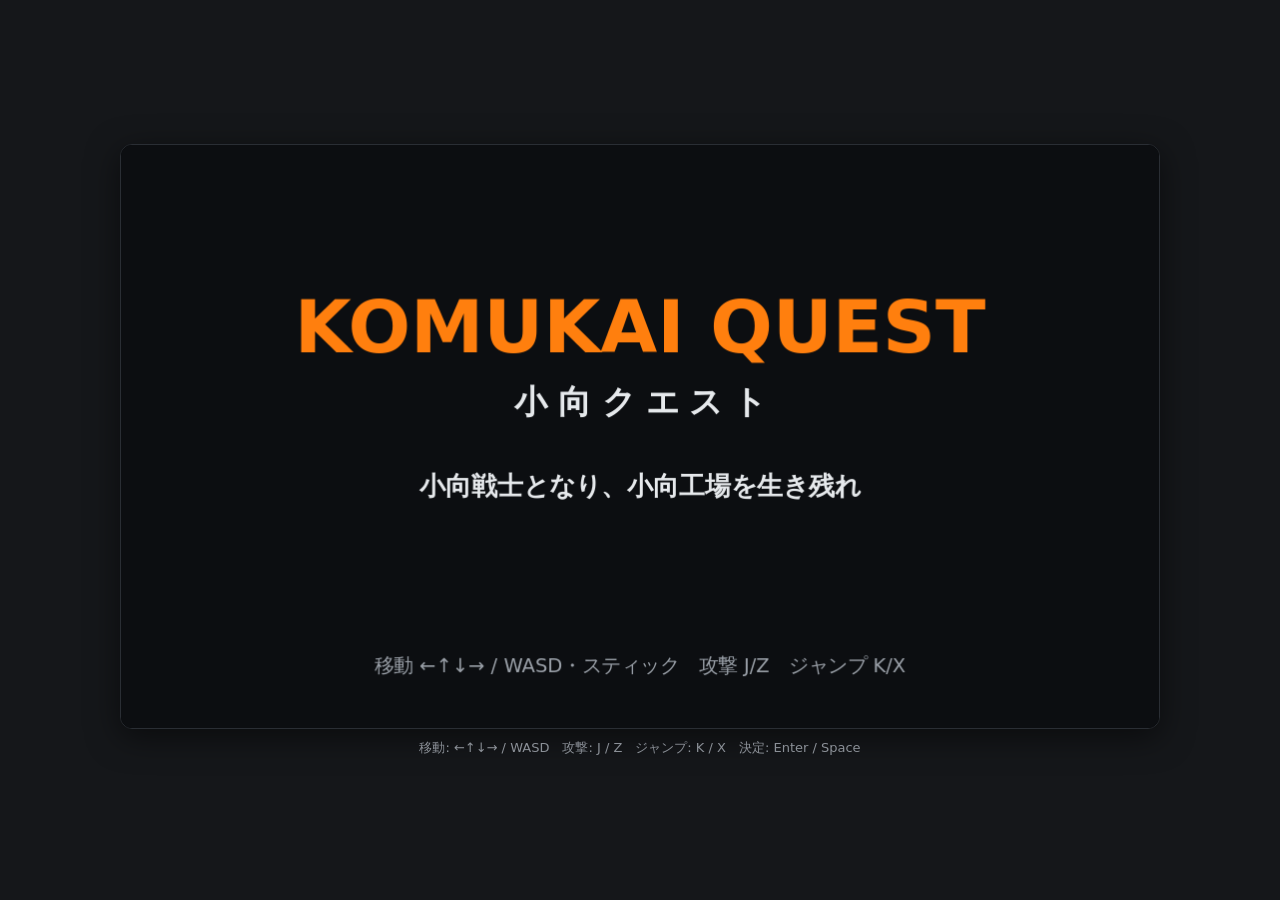
==== index.html @ ed44d32a "Komukai Quest: 小向工場ベルトスクロールアクション Co-Authored-By: Claude Opus 4.8 (1M context) <noreply@anthropic.com" ====
<!DOCTYPE html>
<html lang="ja">
<head>
  <meta charset="UTF-8" />
  <meta name="viewport" content="width=device-width, initial-scale=1.0, maximum-scale=1.0, user-scalable=no" />
  <title>Komukai Quest — 小向クエスト</title>
  <link rel="stylesheet" href="style.css" />
</head>
<body>
  <div id="frame">
    <canvas id="game" width="480" height="270"></canvas>
    <p id="hint">移動: ←↑↓→ / WASD　攻撃: J / Z　ジャンプ: K / X　決定: Enter / Space</p>
  </div>
  <script type="module" src="src/main.js"></script>
</body>
</html>
---- style.css ----
/* 文脈のデザイン言語準拠: ダーク基調・オレンジ #ff7f0e アクセント・システムフォント */
:root {
  --bg: #15171a;
  --ink: #d0d3d6;
  --accent: #ff7f0e;
}

* { box-sizing: border-box; margin: 0; padding: 0; }

html, body {
  height: 100%;
  background: var(--bg);
  color: var(--ink);
  font-family: system-ui, -apple-system, "Hiragino Kaku Gothic ProN", sans-serif;
}

body {
  display: flex;
  align-items: center;
  justify-content: center;
  overflow: hidden;
  padding: 16px;
}

#frame {
  display: flex;
  flex-direction: column;
  align-items: center;
  gap: 10px;
  width: 100%;
  max-width: 1040px;
}

#game {
  width: 100%;
  height: auto;
  aspect-ratio: 16 / 9;
  background: #000;
  border-radius: 12px;
  border: 1px solid #2a2e34;
  box-shadow: 0 8px 32px rgba(0, 0, 0, 0.5);
  /* 高DPI描画なので滑らかに表示（ドット絵自体はimageSmoothing=falseでくっきり） */
  /* タッチ操作中のスクロール/ズームを抑止 */
  touch-action: none;
  -webkit-user-select: none;
  user-select: none;
  -webkit-tap-highlight-color: transparent;
}

#hint {
  font-size: 13px;
  color: #8b9097;
  font-variant-numeric: tabular-nums;
  text-align: center;
}
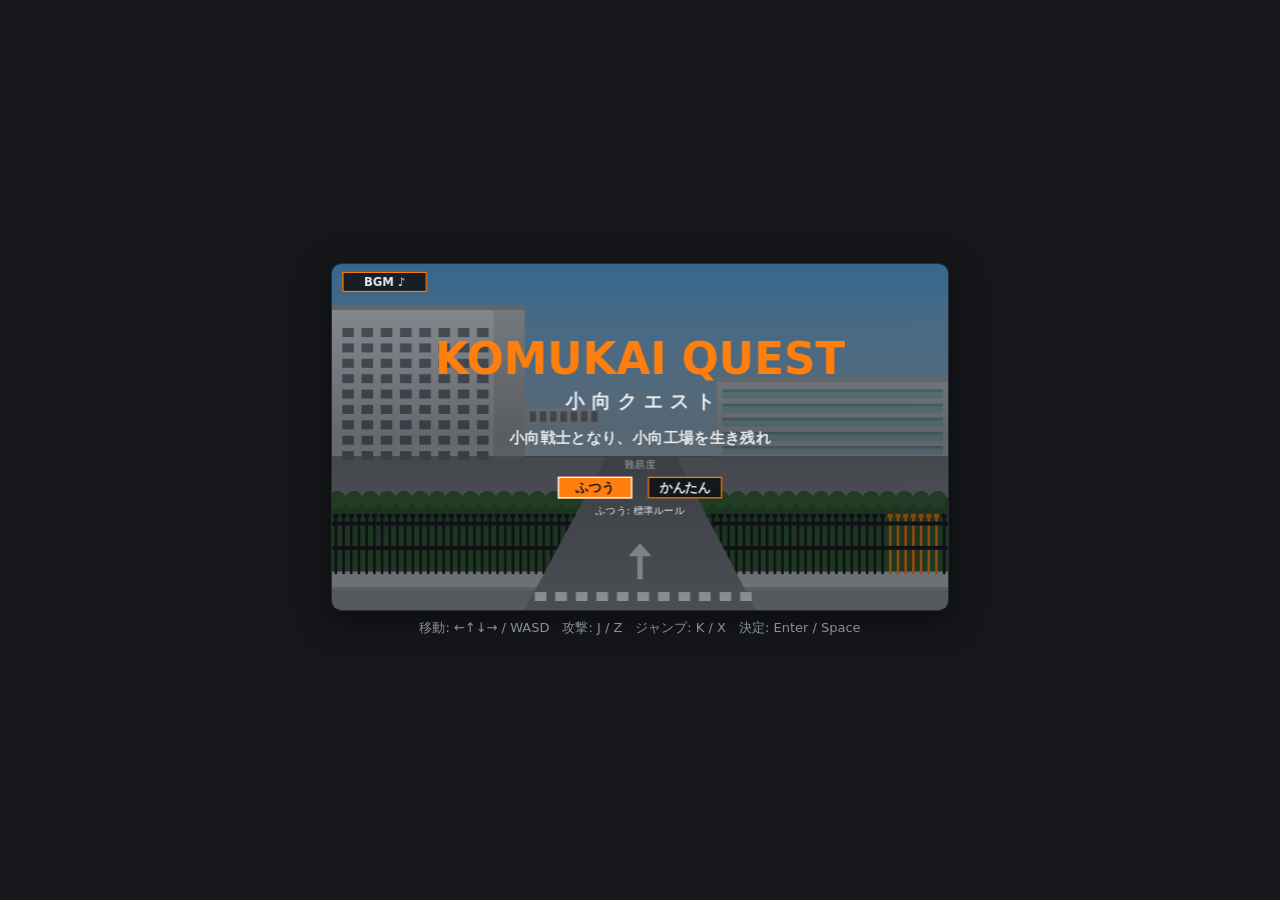
==== commit 14274662: "README最新化・横向き等で画面に収まるようcontainレイアウト+セーフエリア対応(タッチ時はキー説明非表示) Co-Authored-By: Claude Opus 4.8 (1M conte" ====
--- a/index.html
+++ b/index.html
@@ -2,7 +2,7 @@
 <html lang="ja">
 <head>
   <meta charset="UTF-8" />
-  <meta name="viewport" content="width=device-width, initial-scale=1.0, maximum-scale=1.0, user-scalable=no" />
+  <meta name="viewport" content="width=device-width, initial-scale=1.0, maximum-scale=1.0, user-scalable=no, viewport-fit=cover" />
   <title>Komukai Quest — 小向クエスト</title>
   <link rel="stylesheet" href="style.css" />
 </head>
--- a/style.css
+++ b/style.css
@@ -12,31 +12,36 @@
   background: var(--bg);
   color: var(--ink);
   font-family: system-ui, -apple-system, "Hiragino Kaku Gothic ProN", sans-serif;
+  overflow: hidden;
 }
 
 body {
   display: flex;
   align-items: center;
   justify-content: center;
-  overflow: hidden;
-  padding: 16px;
+  /* ノッチ/ダイナミックアイランドを避ける（viewport-fit=cover と併用） */
+  padding: env(safe-area-inset-top) env(safe-area-inset-right) env(safe-area-inset-bottom) env(safe-area-inset-left);
 }
 
 #frame {
+  width: 100%;
+  height: 100%;
   display: flex;
   flex-direction: column;
   align-items: center;
-  gap: 10px;
-  width: 100%;
-  max-width: 1040px;
+  justify-content: center;
+  gap: 8px;
 }
 
 #game {
-  width: 100%;
+  /* 縦・横どちらにも収まるよう 16:9 を保ったまま contain（はみ出さない） */
+  aspect-ratio: 16 / 9;
+  width: auto;
   height: auto;
-  aspect-ratio: 16 / 9;
+  max-width: 100%;
+  max-height: calc(100% - 1.8rem); /* 下のキー説明ぶんを確保 */
   background: #000;
-  border-radius: 12px;
+  border-radius: 10px;
   border: 1px solid #2a2e34;
   box-shadow: 0 8px 32px rgba(0, 0, 0, 0.5);
   /* 高DPI描画なので滑らかに表示（ドット絵自体はimageSmoothing=falseでくっきり） */
@@ -48,8 +53,15 @@
 }
 
 #hint {
+  flex: 0 0 auto;
   font-size: 13px;
   color: #8b9097;
   font-variant-numeric: tabular-nums;
   text-align: center;
 }
+
+/* タッチ端末では画面内に操作UIが出るので、下のキー説明は隠して全面をゲームに使う */
+@media (pointer: coarse) {
+  #hint { display: none; }
+  #game { max-height: 100%; }
+}
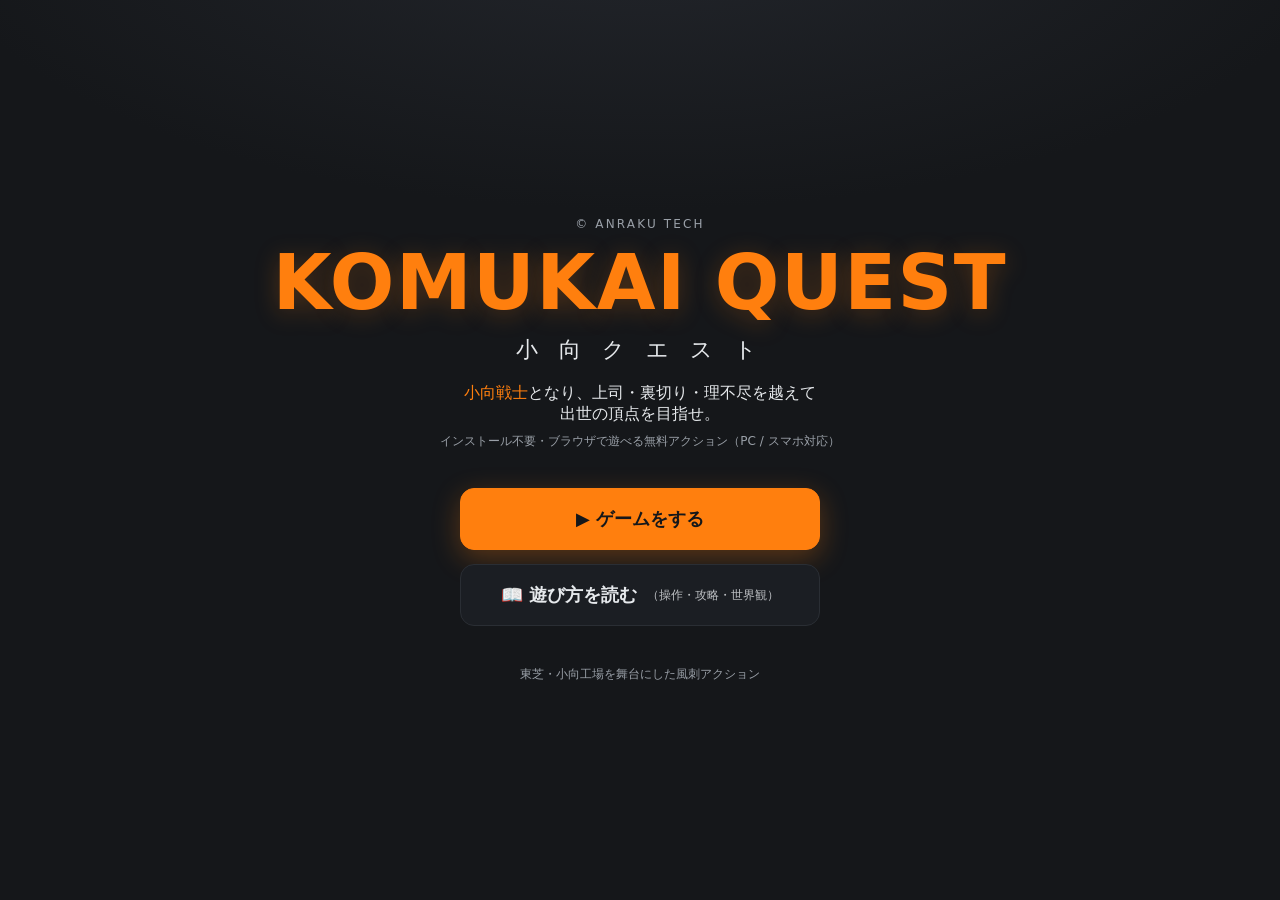
==== commit 288a880e: "サイトを構造化: ルートをトップページ化し「ゲームをする(/game/)」「遊び方を読む(あそびかた.html)」へ分岐。ゲーム本体を game/ 配下に独立。.nojekyll追加。スクリプト/テス" ====
--- a/index.html
+++ b/index.html
@@ -2,15 +2,66 @@
 <html lang="ja">
 <head>
   <meta charset="UTF-8" />
-  <meta name="viewport" content="width=device-width, initial-scale=1.0, maximum-scale=1.0, user-scalable=no, viewport-fit=cover" />
-  <title>Komukai Quest — 小向クエスト</title>
-  <link rel="stylesheet" href="style.css" />
+  <meta name="viewport" content="width=device-width, initial-scale=1.0, viewport-fit=cover" />
+  <title>小向クエスト — Komukai Quest</title>
+  <meta name="description" content="東芝・小向工場を舞台にした風刺アクション。小向戦士となって出世の頂点を目指せ。" />
+  <style>
+    :root { --bg:#15171a; --ink:#e6e9ec; --sub:#9aa0a8; --accent:#ff7f0e; }
+    * { box-sizing:border-box; margin:0; padding:0; }
+    html,body { min-height:100%; }
+    body {
+      background:
+        radial-gradient(1200px 500px at 50% -10%, #23262c 0%, var(--bg) 60%),
+        var(--bg);
+      color:var(--ink);
+      font-family: system-ui, -apple-system, "Hiragino Kaku Gothic ProN", sans-serif;
+      min-height:100dvh;
+      display:flex; flex-direction:column; align-items:center; justify-content:center;
+      gap:0; text-align:center;
+      padding:
+        calc(env(safe-area-inset-top) + 28px) 20px
+        calc(env(safe-area-inset-bottom) + 28px);
+    }
+    .badge { font-size:12px; letter-spacing:.18em; color:var(--sub); margin-bottom:14px; }
+    h1 {
+      font-size:clamp(40px, 12vw, 76px); line-height:1; color:var(--accent);
+      letter-spacing:.02em; text-shadow:0 4px 24px rgba(255,127,14,.25);
+    }
+    .jp { font-size:clamp(15px, 4.5vw, 22px); letter-spacing:.32em; margin-top:14px; color:var(--ink); }
+    .tagline { margin-top:18px; color:var(--ink); font-size:clamp(13px, 3.6vw, 16px); }
+    .tagline span { color:var(--accent); }
+    .note { margin-top:8px; color:var(--sub); font-size:12px; }
+
+    .menu { margin-top:38px; display:flex; flex-direction:column; gap:14px; width:min(360px, 90vw); }
+    a.btn {
+      display:flex; align-items:center; justify-content:center; gap:10px;
+      text-decoration:none; font-weight:700; font-size:18px;
+      padding:18px 20px; border-radius:14px; border:1px solid #2a2e34;
+      transition:transform .08s ease, background .15s ease, border-color .15s ease;
+    }
+    a.btn:active { transform:translateY(1px); }
+    a.play { background:var(--accent); color:#15171a; border-color:var(--accent); box-shadow:0 8px 28px rgba(255,127,14,.3); }
+    a.play:hover { background:#ff9233; }
+    a.guide { background:#1b1e23; color:var(--ink); }
+    a.guide:hover { border-color:var(--accent); }
+    .sub { font-size:12px; font-weight:400; color:inherit; opacity:.8; }
+
+    footer { margin-top:40px; color:var(--sub); font-size:12px; }
+    footer a { color:var(--sub); }
+  </style>
 </head>
 <body>
-  <div id="frame">
-    <canvas id="game" width="480" height="270"></canvas>
-    <p id="hint">移動: ←↑↓→ / WASD　攻撃: J / Z　ジャンプ: K / X　決定: Enter / Space</p>
-  </div>
-  <script type="module" src="src/main.js"></script>
+  <div class="badge">© ANRAKU TECH</div>
+  <h1>KOMUKAI QUEST</h1>
+  <div class="jp">小 向 ク エ ス ト</div>
+  <p class="tagline"><span>小向戦士</span>となり、上司・裏切り・理不尽を越えて<br>出世の頂点を目指せ。</p>
+  <p class="note">インストール不要・ブラウザで遊べる無料アクション（PC / スマホ対応）</p>
+
+  <nav class="menu">
+    <a class="btn play" href="game/">▶ ゲームをする</a>
+    <a class="btn guide" href="あそびかた.html">📖 遊び方を読む<span class="sub">（操作・攻略・世界観）</span></a>
+  </nav>
+
+  <footer>東芝・小向工場を舞台にした風刺アクション</footer>
 </body>
 </html>
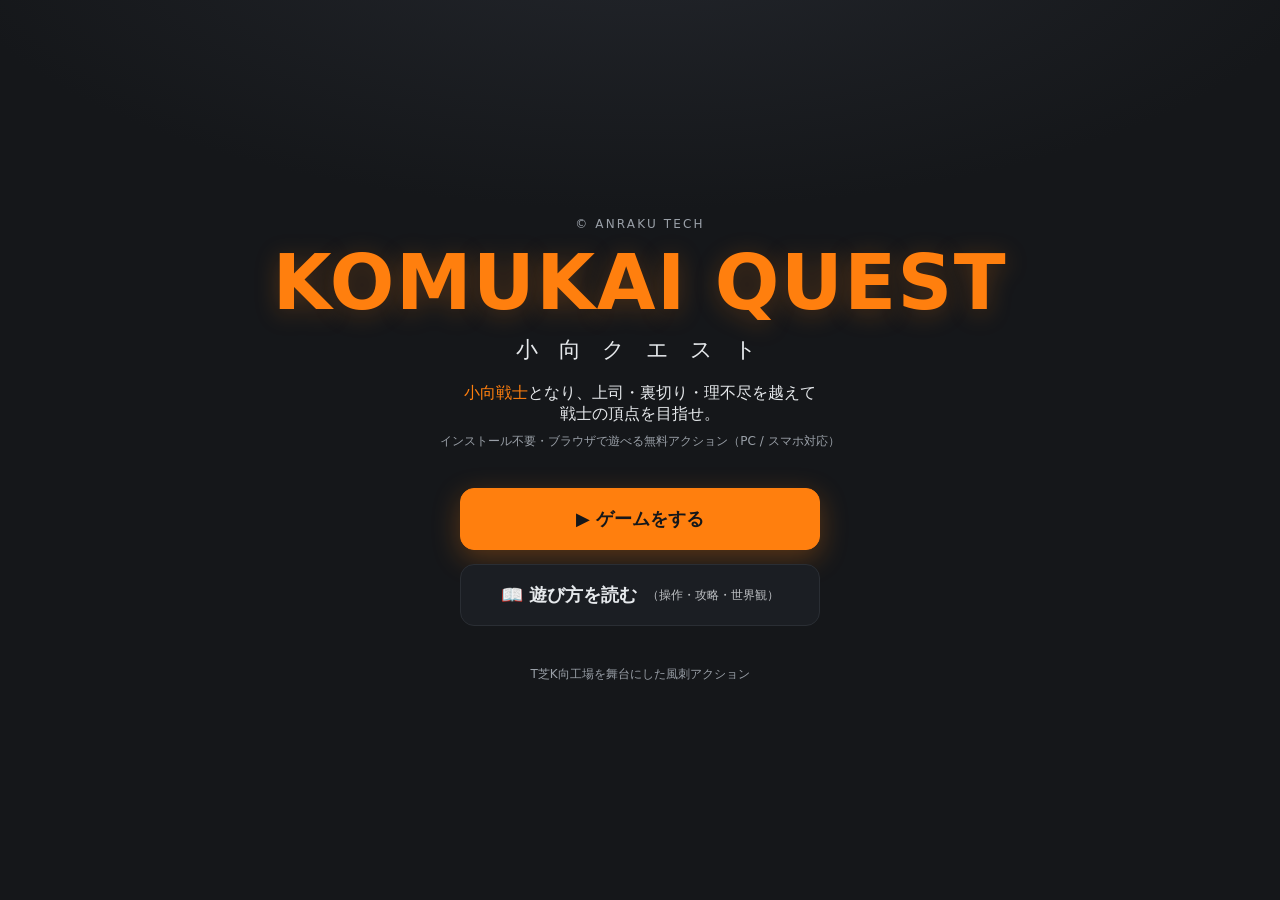
==== commit eb5fcaa9: "コピー修正(出世の頂点→戦士の頂点)・社名匿名化(東芝・小向工場→T芝K向工場)をTOP/遊び方/README/コード全体に統一・HUD文字に暗スクリム＋影を追加(明るい窓背景でも仕事体力/残機/編名" ====
--- a/index.html
+++ b/index.html
@@ -4,7 +4,7 @@
   <meta charset="UTF-8" />
   <meta name="viewport" content="width=device-width, initial-scale=1.0, viewport-fit=cover" />
   <title>小向クエスト — Komukai Quest</title>
-  <meta name="description" content="東芝・小向工場を舞台にした風刺アクション。小向戦士となって出世の頂点を目指せ。" />
+  <meta name="description" content="T芝K向工場を舞台にした風刺アクション。小向戦士となって戦士の頂点を目指せ。" />
   <style>
     :root { --bg:#15171a; --ink:#e6e9ec; --sub:#9aa0a8; --accent:#ff7f0e; }
     * { box-sizing:border-box; margin:0; padding:0; }
@@ -54,7 +54,7 @@
   <div class="badge">© ANRAKU TECH</div>
   <h1>KOMUKAI QUEST</h1>
   <div class="jp">小 向 ク エ ス ト</div>
-  <p class="tagline"><span>小向戦士</span>となり、上司・裏切り・理不尽を越えて<br>出世の頂点を目指せ。</p>
+  <p class="tagline"><span>小向戦士</span>となり、上司・裏切り・理不尽を越えて<br>戦士の頂点を目指せ。</p>
   <p class="note">インストール不要・ブラウザで遊べる無料アクション（PC / スマホ対応）</p>
 
   <nav class="menu">
@@ -62,6 +62,6 @@
     <a class="btn guide" href="あそびかた.html">📖 遊び方を読む<span class="sub">（操作・攻略・世界観）</span></a>
   </nav>
 
-  <footer>東芝・小向工場を舞台にした風刺アクション</footer>
+  <footer>T芝K向工場を舞台にした風刺アクション</footer>
 </body>
 </html>
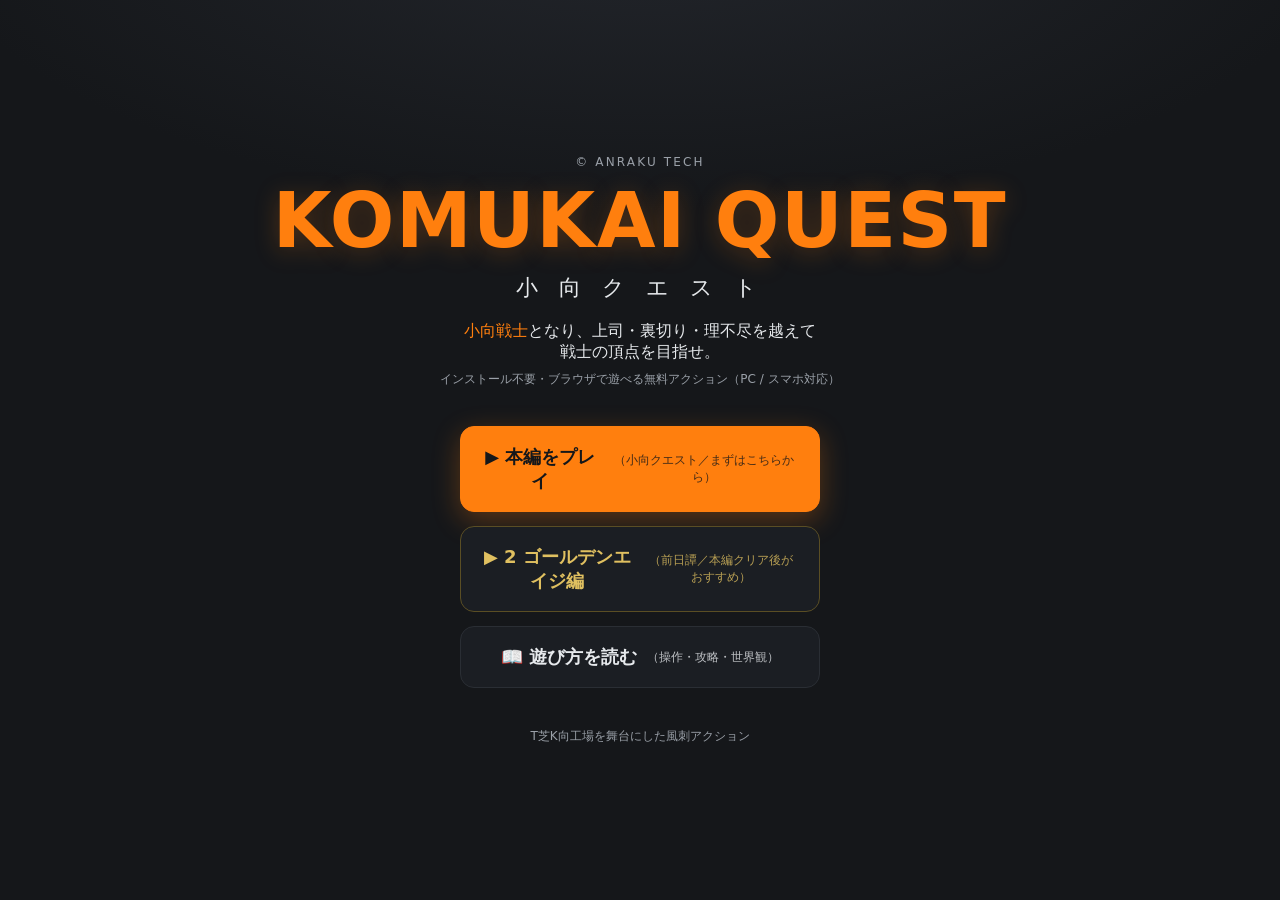
==== commit 378534b4: "小向クエスト2 ゴールデンエイジ編を追加(セリフは仮・6章分の骨格) 本編の前日譚。入社1年目〜5年目、同期と過ごした5年と、その終わりを描く。 本編Stage1の「入社5年目。新プロジェクトに配属」" ====
--- a/index.html
+++ b/index.html
@@ -42,6 +42,8 @@
     a.btn:active { transform:translateY(1px); }
     a.play { background:var(--accent); color:#15171a; border-color:var(--accent); box-shadow:0 8px 28px rgba(255,127,14,.3); }
     a.play:hover { background:#ff9233; }
+    a.play2 { background:#1b1e23; color:#e0c060; border-color:#5a4e24; }
+    a.play2:hover { border-color:#e0c060; }
     a.guide { background:#1b1e23; color:var(--ink); }
     a.guide:hover { border-color:var(--accent); }
     .sub { font-size:12px; font-weight:400; color:inherit; opacity:.8; }
@@ -58,7 +60,8 @@
   <p class="note">インストール不要・ブラウザで遊べる無料アクション（PC / スマホ対応）</p>
 
   <nav class="menu">
-    <a class="btn play" href="game/">▶ ゲームをする</a>
+    <a class="btn play" href="game/">▶ 本編をプレイ<span class="sub">（小向クエスト／まずはこちらから）</span></a>
+    <a class="btn play2" href="game2/">▶ 2 ゴールデンエイジ編<span class="sub">（前日譚／本編クリア後がおすすめ）</span></a>
     <a class="btn guide" href="あそびかた.html">📖 遊び方を読む<span class="sub">（操作・攻略・世界観）</span></a>
   </nav>
 
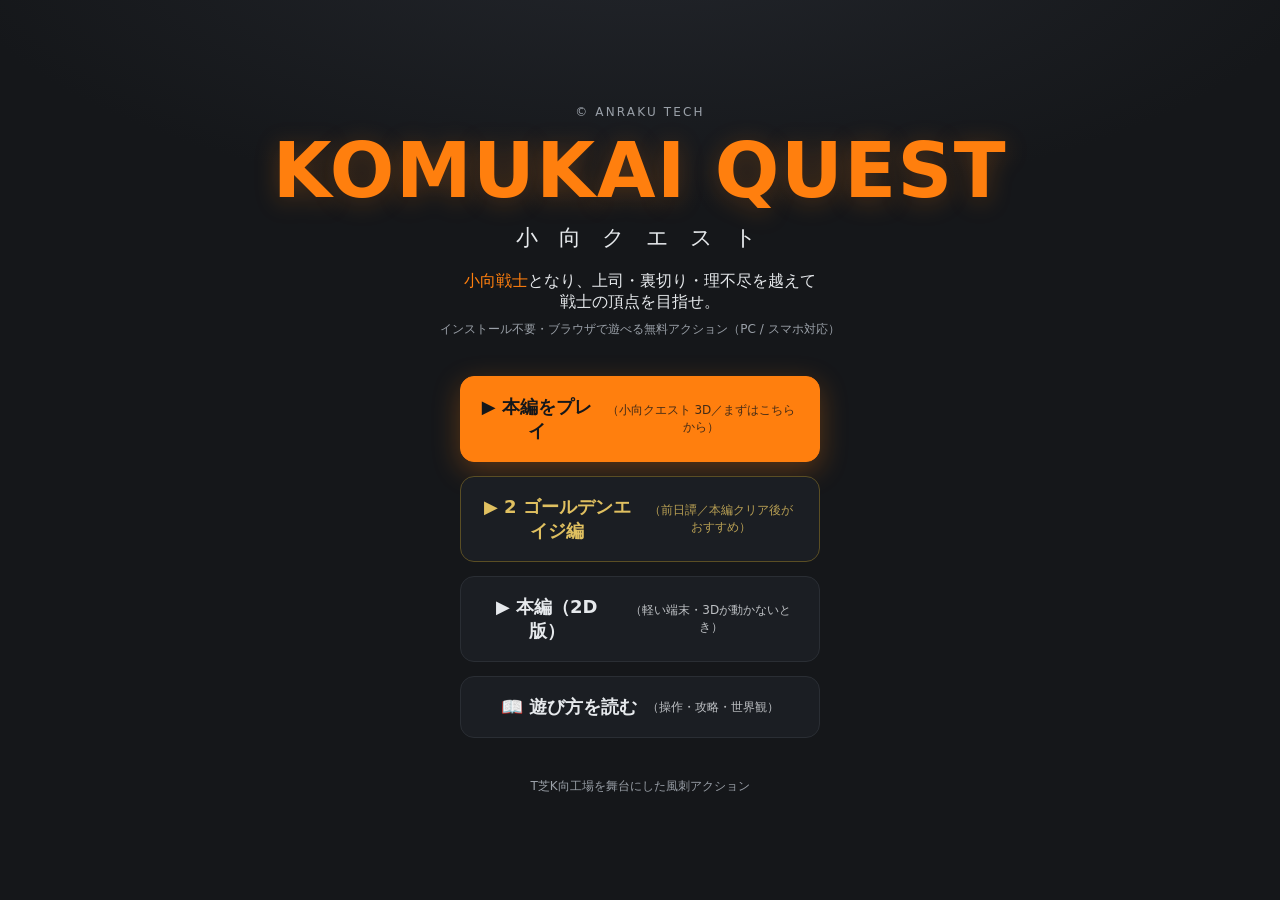
==== commit 7f06f70b: "トップページの本編を3D版にして、2D版も残した 3D版はトップからたどれず、URLを知らないと遊べなかった。本編の入口を 3D版にして、WebGLが動かない端末向けに2D版へのリンクも別に置く。  " ====
--- a/index.html
+++ b/index.html
@@ -60,8 +60,9 @@
   <p class="note">インストール不要・ブラウザで遊べる無料アクション（PC / スマホ対応）</p>
 
   <nav class="menu">
-    <a class="btn play" href="game/">▶ 本編をプレイ<span class="sub">（小向クエスト／まずはこちらから）</span></a>
+    <a class="btn play" href="game3d/">▶ 本編をプレイ<span class="sub">（小向クエスト 3D／まずはこちらから）</span></a>
     <a class="btn play2" href="game2/">▶ 2 ゴールデンエイジ編<span class="sub">（前日譚／本編クリア後がおすすめ）</span></a>
+    <a class="btn guide" href="game/">▶ 本編（2D版）<span class="sub">（軽い端末・3Dが動かないとき）</span></a>
     <a class="btn guide" href="あそびかた.html">📖 遊び方を読む<span class="sub">（操作・攻略・世界観）</span></a>
   </nav>
 
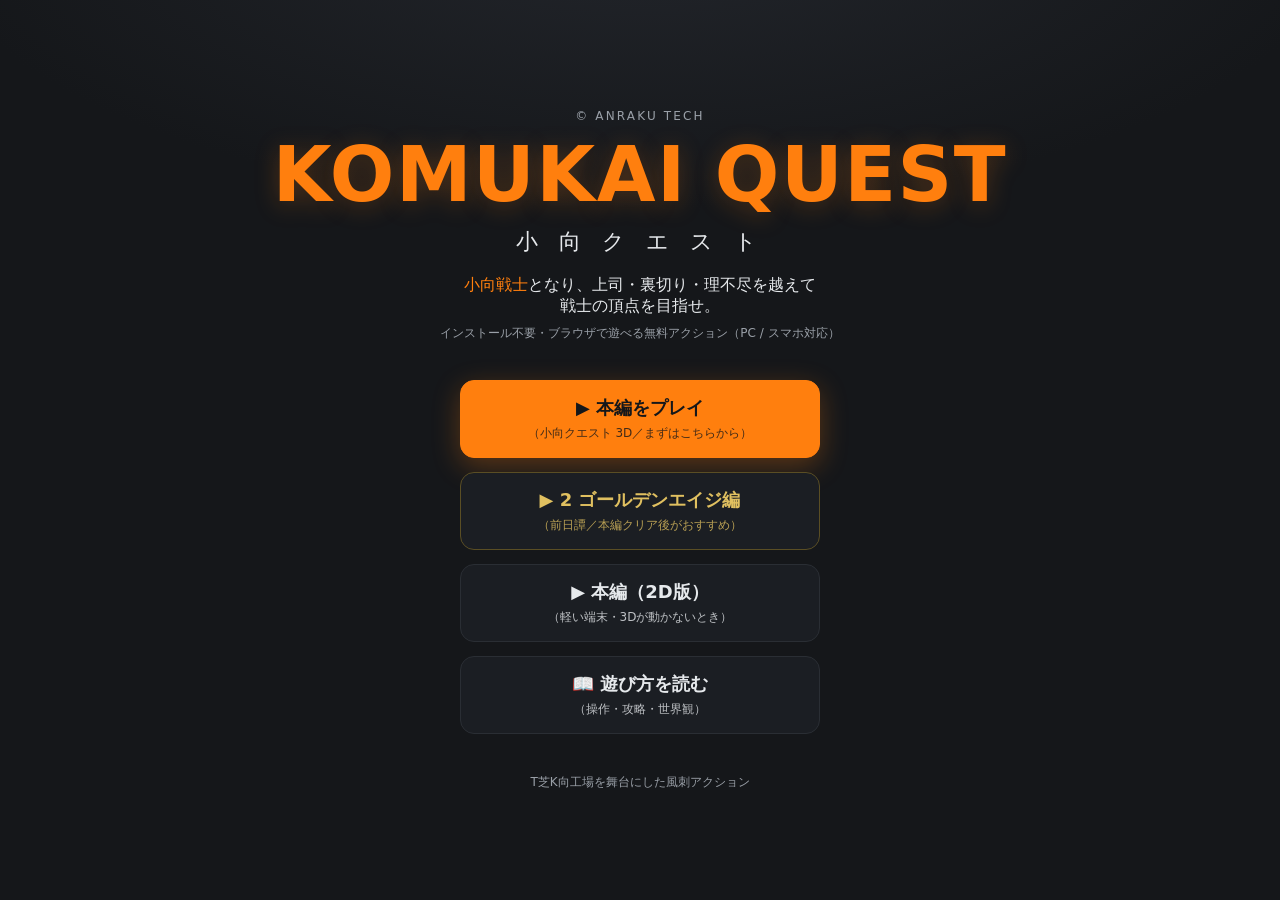
==== commit 7d8e00c2: "入口のボタンの見出しが折り返していたのを直した 見出しと補足を横に並べていたため、幅360pxでは見出しのほうが 「本編をプレ／イ」のように割れていた。縦に積んで見出しを1行にした。  Co-Auth" ====
--- a/index.html
+++ b/index.html
@@ -33,10 +33,12 @@
     .note { margin-top:8px; color:var(--sub); font-size:12px; }
 
     .menu { margin-top:38px; display:flex; flex-direction:column; gap:14px; width:min(360px, 90vw); }
+    /* 見出しと補足を横に並べると、360pxの幅では見出しのほうが折り返して
+       「本編をプレ／イ」のように割れる。縦に積んで、見出しは必ず1行にする。 */
     a.btn {
-      display:flex; align-items:center; justify-content:center; gap:10px;
+      display:flex; flex-direction:column; align-items:center; justify-content:center; gap:5px;
       text-decoration:none; font-weight:700; font-size:18px;
-      padding:18px 20px; border-radius:14px; border:1px solid #2a2e34;
+      padding:15px 18px; border-radius:14px; border:1px solid #2a2e34;
       transition:transform .08s ease, background .15s ease, border-color .15s ease;
     }
     a.btn:active { transform:translateY(1px); }
@@ -46,7 +48,7 @@
     a.play2:hover { border-color:#e0c060; }
     a.guide { background:#1b1e23; color:var(--ink); }
     a.guide:hover { border-color:var(--accent); }
-    .sub { font-size:12px; font-weight:400; color:inherit; opacity:.8; }
+    .sub { font-size:12px; font-weight:400; color:inherit; opacity:.8; line-height:1.4; }
 
     footer { margin-top:40px; color:var(--sub); font-size:12px; }
     footer a { color:var(--sub); }
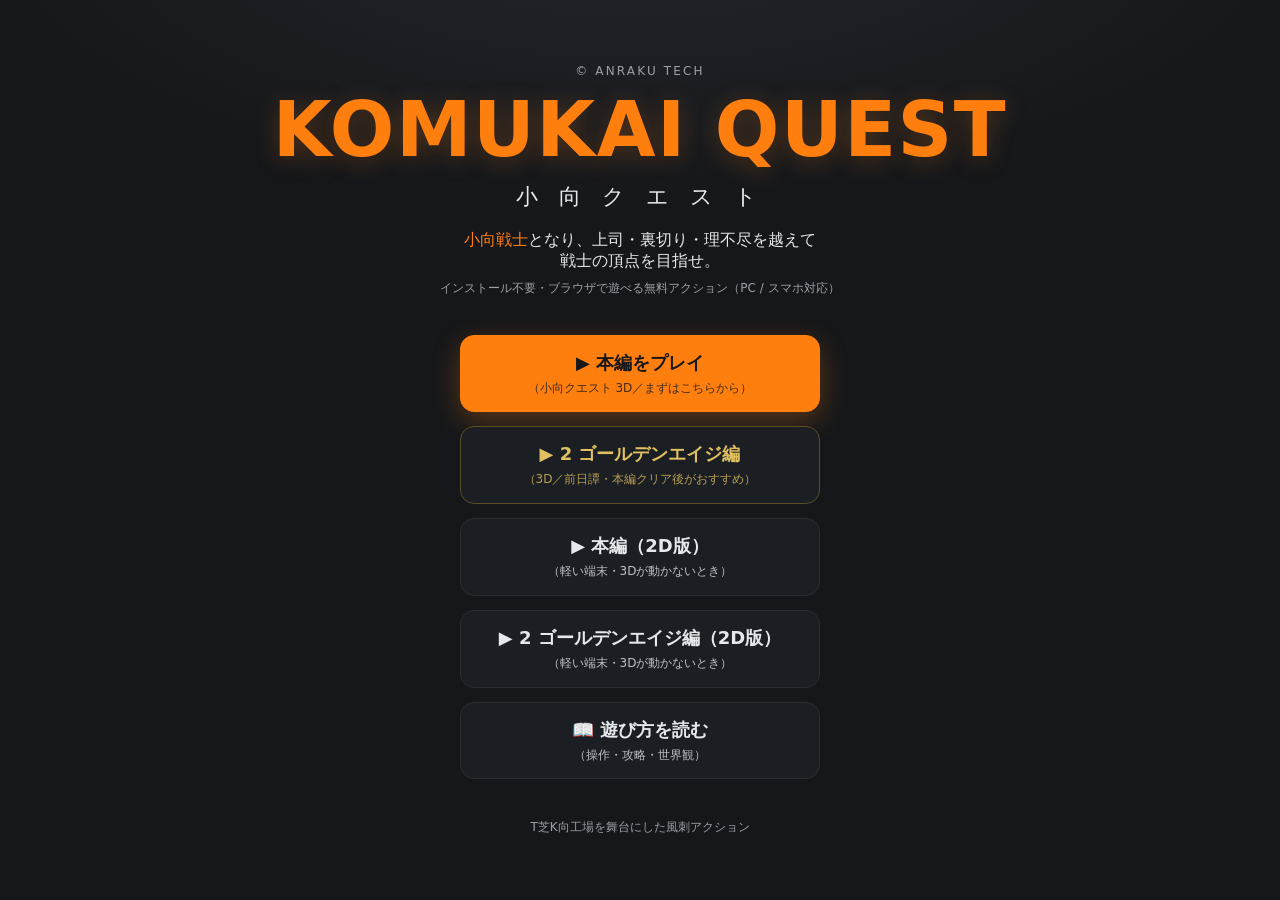
==== commit 03869859: "ゴールデンエイジ編を3D化し、描画エンジンを本編と共有にした 3D版の main3d.js（2791行）を、描画エンジンと進行のシェルに割った。  - game3d/src/render3d.js …" ====
--- a/index.html
+++ b/index.html
@@ -63,8 +63,9 @@
 
   <nav class="menu">
     <a class="btn play" href="game3d/">▶ 本編をプレイ<span class="sub">（小向クエスト 3D／まずはこちらから）</span></a>
-    <a class="btn play2" href="game2/">▶ 2 ゴールデンエイジ編<span class="sub">（前日譚／本編クリア後がおすすめ）</span></a>
+    <a class="btn play2" href="game2-3d/">▶ 2 ゴールデンエイジ編<span class="sub">（3D／前日譚・本編クリア後がおすすめ）</span></a>
     <a class="btn guide" href="game/">▶ 本編（2D版）<span class="sub">（軽い端末・3Dが動かないとき）</span></a>
+    <a class="btn guide" href="game2/">▶ 2 ゴールデンエイジ編（2D版）<span class="sub">（軽い端末・3Dが動かないとき）</span></a>
     <a class="btn guide" href="あそびかた.html">📖 遊び方を読む<span class="sub">（操作・攻略・世界観）</span></a>
   </nav>
 
